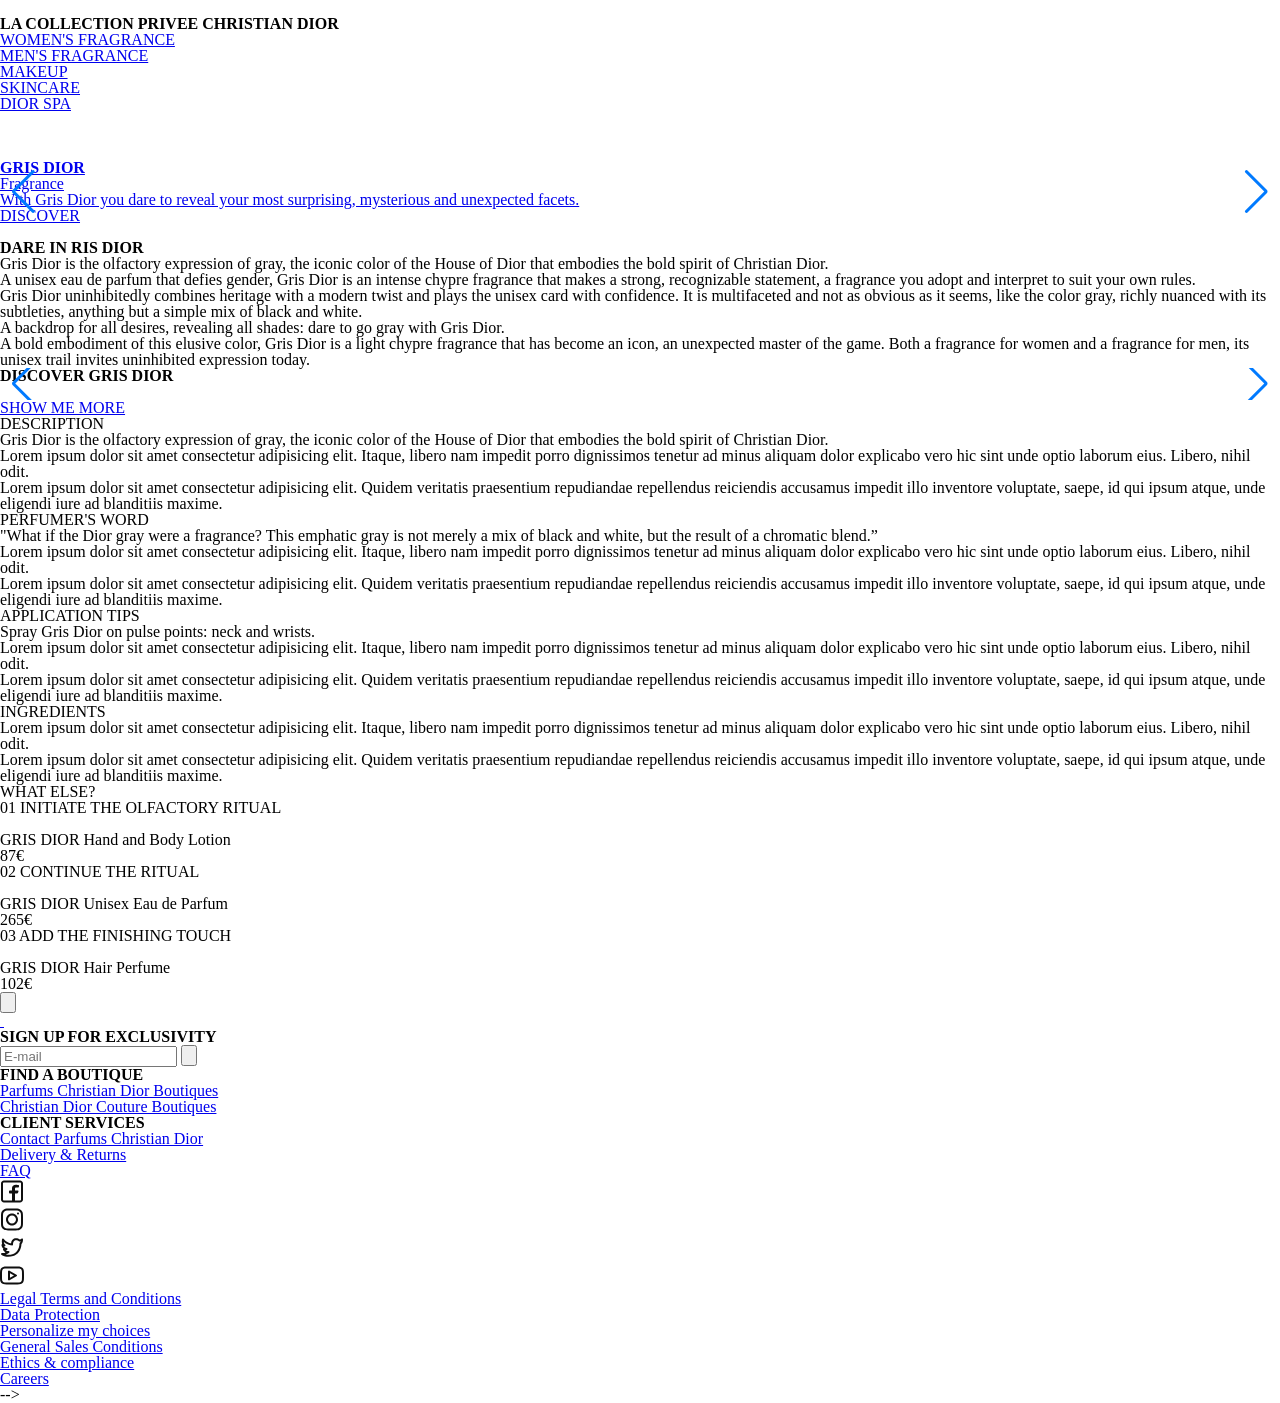
==== index.html @ 71bba5b8 "Relocate index html" ====
<!DOCTYPE html>
<html lang="en">

<head>
  <meta charset="UTF-8">
  <meta name="viewport" content="width=device-width, initial-scale=1.0">
  <meta http-equiv="X-UA-Compatible" content="ie=edge">
  <title>Document</title>
  <link rel="stylesheet" href="css/reset.css">
  <link rel="stylesheet" href="https://cdn.jsdelivr.net/npm/swiper@11/swiper-bundle.min.css" />
  <link rel="stylesheet" href="css/style.css">
  <link rel="preconnect" href="https://fonts.googleapis.com">
  <link rel="preconnect" href="https://fonts.gstatic.com" crossorigin>
  <link href="https://fonts.googleapis.com/css2?family=Inter:wght@700,400&family=Playfair+Display:ital@0;1&display=swap"
    rel="stylesheet">
</head>

<body>
  <header class="header">
    <div class="container">
      <div class="header__inner">
        <a href="#" class="logo">
          <img src="logo.svg" alt="">
        </a>
        <h3 class="header__title">
          LA COLLECTION PRIVEE CHRISTIAN DIOR
        </h3>
        <nav class="menu">
          <ul class="menu__link">
            <li class="menu__item">
              <a href="#" class="menu__link">
                WOMEN'S FRAGRANCE
              </a>
            </li>
            <li class="menu__item">
              <a href="#" class="menu__link">
                MEN'S FRAGRANCE
              </a>
            </li>
            <li class="menu__item">
              <a href="#" class="menu__link">
                MAKEUP
              </a>
            </li>
            <li class="menu__item">
              <a href="#" class="menu__link">
                SKINCARE
              </a>
            </li>
            <li class="menu__item">
              <a href="#" class="menu__link">
                DIOR SPA
              </a>
            </li>
          </ul>
        </nav>
        <ul class="user__nav">
          <li class="user-nav__item">
            <a href="#" class="user-nav__link">
              <img src="./image1.svg" alt="">
            </a>
          </li>
          <li class="user-nav__item">
            <a href="#" class="user-nav__link">
              <img src="./image2.svg" alt="">
          </li>
        </ul>
      </div>
    </div>
  </header>




  <div class="top__swiper swiper">

    <div class="swiper-wrapper">

      <div class="swiper-slide">
        <div class="top__slide">
          <div class="container">
            <div class="top-slide__inner">
              <img class="top-slide__img" src="./slider-top/slider-1.jpg" alt="">
              <div class="top-slide__content">
                <h1 class="top-slide__title">
                  GRIS DIOR
                </h1>
                <p class="top-slide__subtitle">
                  Fragrance
                </p>
                <p class="top-slide__text">
                  With Gris Dior you dare to reveal your most surprising, mysterious and unexpected facets.
                </p>
                <a href="#" class="top-slide__btn button">DISCOVER</a>
              </div>
              <img src="./slider-top/slider-2.jpg" alt="">
            </div>
          </div>
        </div>
      </div>
      <div class="swiper-slide">
        <div class="top-slide" style=" background-image: url(./slider-top/slider-bg-1.jpg);">
          <div class="container">
            <div class="top-slide__inner">
              <a href="#" class="top-slide__btn button">YOUR NEW EXPERIENCE</a>

            </div>
          </div>
        </div>

      </div>
      <div class="swiper-slide">
        <div class="top-slide" style=" background-image: url(./slider-top/slider-bg-2.jpg);">
          <div class="container">
            <div class="top-slide__inner">
              <a href="#" class="top-slide__btn button">YOUR NEW EXPERIENCE</a>

            </div>
          </div>
        </div>

      </div>

      <div class="container container-arrow">
        <div class="swiper-button-prev">
          <img src="./arrow-left.svg" alt="">
        </div>
        <div class="swiper-button-next">
          <img src="./arrow-right.svg" alt="">
        </div>

      </div>

    </div>
    <!-- <!--   -->
    </section>
    <section class="about">
      <div class="container">
        <div class="about__inner">
          <h2 class="about__title">
            DARE IN RIS DIOR
          </h2>
          <div class="about__textbox">
            <div class="about__text">
              <p>
                Gris Dior is the olfactory expression of gray, the iconic color of the House of Dior that embodies the
                bold spirit of Christian Dior.
              </p>
              <p>
                A unisex eau de parfum that defies gender, Gris Dior is an intense chypre fragrance that makes a strong,
                recognizable statement, a fragrance you adopt and interpret to suit your own rules.
              </p>
              <p>
                Gris Dior uninhibitedly combines heritage with a modern twist and plays the unisex card with confidence.
                It is multifaceted and not as obvious as it seems, like the color gray, richly nuanced with its
                subtleties, anything but a simple mix of black and white.
              </p>
            </div>
            <div class="about__text about__text--bold">
              <p>
                A backdrop for all desires, revealing all shades: dare to go gray with Gris Dior.
              </p>
              <p>
                A bold embodiment of this elusive color, Gris Dior is a light chypre fragrance that has become an icon,
                an
                unexpected master of the game. Both a fragrance for women and a fragrance for men, its unisex trail
                invites uninhibited expression today.
              </p>
            </div>
          </div>

          <div class="about__slider swiper">

            <div class="swiper-wrapper">
              <div class="swiper-slide">
                <div class="about__item">
                  <h4 class="about__item-title">
                    DISCOVER GRIS DIOR
                  </h4>
                  <img src="images/about-slider1.jpg" alt="">
                </div>
              </div>
              <div class="swiper-slide">
                <div class="about__item">
                  <h4 class="about__item-title">
                    DARE TO RISK IT
                  </h4>
                  <img src="images/about-slider2.jpg" alt="">
                </div>
              </div>
              <div class="swiper-slide">
                <div class="about__item">
                  <h4 class="about__item-title">
                    FEEL THE FLAVOUR
                  </h4>
                  <img src="images/about-slider3.jpg" alt="">
                </div>
              </div>
              <div class="swiper-slide">
                <div class="about__item">
                  <h4 class="about__item-title">
                    DISCOVER GRIS DIOR
                  </h4>
                  <img src="images/about-slider4.jpg" alt="">
                </div>
              </div>
              <div class="swiper-slide">
                <div class="about__item">
                  <h4 class="about__item-title">
                    DARE TO RISK IT
                  </h4>
                  <img src="images/about-slider2.jpg" alt="">
                </div>
              </div>
              <div class="swiper-slide">
                <div class="about__item">
                  <h4 class="about__item-title">
                    FEEL THE FLAVOUR
                  </h4>
                  <img src="images/about-slider3.jpg" alt="">
                </div>
              </div>

            </div>

            <div class="container-arrow about__arrow">
              <div class="swiper-button-prev">
                <img src="./arrow-left.svg" alt="">
              </div>
              <div class="swiper-button-next">
                <img src="./arrow-right.svg" alt="">
              </div>

            </div>
          </div>
          <a href="#" class="about__btn button">
            SHOW ME MORE
          </a>
        </div>
      </div>
    </section>
    <div class="accordeon">
      <div class="container">
        <div class="accordeon__inner">
          <div class="accordeon__item">
            <div class="accordeon__triger">
              <p class="accordeon__triger-title">
                DESCRIPTION
              </p>
              <p class="accordeon__triger-text">
                Gris Dior is the olfactory expression of gray, the iconic color of the House of Dior that embodies the
                bold spirit of Christian Dior.
              </p>
            </div>
            <div class="accordeon__content">
              <p>
                Lorem ipsum dolor sit amet consectetur adipisicing elit. Itaque, libero nam impedit porro dignissimos
                tenetur ad minus aliquam dolor explicabo vero hic sint unde optio laborum eius. Libero, nihil odit.
              </p>
              <p>
                Lorem ipsum dolor sit amet consectetur adipisicing elit. Quidem veritatis praesentium repudiandae
                repellendus reiciendis accusamus impedit illo inventore voluptate, saepe, id qui ipsum atque, unde
                eligendi iure ad blanditiis maxime.
              </p>
            </div>
          </div>
          <div class="accordeon__item">
            <div class="accordeon__triger">
              <p class="accordeon__triger-title">
                PERFUMER'S WORD
              </p>
              <p class="accordeon__triger-text">
                "What if the Dior gray were a fragrance? This emphatic gray is not merely a mix of black and white, but
                the result of a chromatic blend.”
              </p>
            </div>
            <div class="accordeon__content">
              <p>
                Lorem ipsum dolor sit amet consectetur adipisicing elit. Itaque, libero nam impedit porro dignissimos
                tenetur ad minus aliquam dolor explicabo vero hic sint unde optio laborum eius. Libero, nihil odit.
              </p>
              <p>
                Lorem ipsum dolor sit amet consectetur adipisicing elit. Quidem veritatis praesentium repudiandae
                repellendus reiciendis accusamus impedit illo inventore voluptate, saepe, id qui ipsum atque, unde
                eligendi iure ad blanditiis maxime.
              </p>
            </div>
          </div>
          <div class="accordeon__item accordeon__item--active">
            <div class="accordeon__triger">
              <p class="accordeon__triger-title">
                APPLICATION TIPS
              </p>
              <p class="accordeon__triger-text">
                Spray Gris Dior on pulse points: neck and wrists.
              </p>
            </div>
            <div class="accordeon__content">
              <p>
                Lorem ipsum dolor sit amet consectetur adipisicing elit. Itaque, libero nam impedit porro dignissimos
                tenetur ad minus aliquam dolor explicabo vero hic sint unde optio laborum eius. Libero, nihil odit.
              </p>
              <p>
                Lorem ipsum dolor sit amet consectetur adipisicing elit. Quidem veritatis praesentium repudiandae
                repellendus reiciendis accusamus impedit illo inventore voluptate, saepe, id qui ipsum atque, unde
                eligendi iure ad blanditiis maxime.
              </p>
            </div>
          </div>
          <div class="accordeon__item">
            <div class="accordeon__triger">
              <p class="accordeon__triger-title">
                INGREDIENTS
              </p>
              <p class="accordeon__triger-text"></p>
            </div>
            <div class="accordeon__content">
              <p>
                Lorem ipsum dolor sit amet consectetur adipisicing elit. Itaque, libero nam impedit porro dignissimos
                tenetur ad minus aliquam dolor explicabo vero hic sint unde optio laborum eius. Libero, nihil odit.
              </p>
              <p>
                Lorem ipsum dolor sit amet consectetur adipisicing elit. Quidem veritatis praesentium repudiandae
                repellendus reiciendis accusamus impedit illo inventore voluptate, saepe, id qui ipsum atque, unde
                eligendi iure ad blanditiis maxime.
              </p>
            </div>
          </div>

        </div>
      </div>
    </div>
    <div class="products">
      <div class="container">
        <div class="products__inner">
          <p class="products__title">
            WHAT ELSE?
          </p>
          <div class="products__items">
            <div class="products__item">
              <p class="products__item-step">
                01 INITIATE THE OLFACTORY RITUAL
              </p>
              <img class="products__item-img" src="./products-1.jpg" alt="">
              <p class="products__item-name">
                <span>GRIS DIOR</span>
                Hand and Body Lotion
              </p>
              <p class="products__item-price">
                87€
              </p>
            </div>
            <div class="products__item">
              <p class="products__item-step">
                02 CONTINUE THE RITUAL
              </p>
              <img class="products__item-img" src="./products-2.jpg" alt="">
              <p class="products__item-name">
                <span>GRIS DIOR</span>
                Unisex Eau de Parfum
              </p>
              <p class="products__item-price">
                265€
              </p>
            </div>
            <div class="products__item">
              <p class="products__item-step">
                03 ADD THE FINISHING TOUCH
              </p>
              <img class="products__item-img" src="./products-3.jpg" alt="">
              <p class="products__item-name">
                <span>GRIS DIOR</span>
                Hair Perfume
              </p>
              <p class="products__item-price">
                102€
              </p>
            </div>
          </div>
        </div>
      </div>
    </div>
    <div class="video">
      <div class="container">
        <div class="video__box">
          <button class="video__btn">
            <img src="images/btn.svg" alt="">
          </button>
        </div>
      </div>
    </div>

    <footer class="footer">
      <div class="container">
        <div class="footer__top">
          <a href="#" class="footer__logo">
            <img src="logo.svg" alt="">
          </a>
          <img src="images/footer-decor.jpg" alt="" class="footer__img">
          <div class="footer__items">
            <div class="footer__item">
              <h5 class="footer__item-title">
                SIGN UP FOR EXCLUSIVITY
              </h5>
              <form class="footer__items-form" action="">
                <input class="footer__item-input" type="email" placeholder="E-mail">
                <button class="footer__item-btn" type="submit">
                  <img src="arrow-right.svg" alt="">
                </button>
              </form>
            </div>
            <div class="footer__item">
              <div class="footer__item-title">
                <h5 class="footer__item-title">
                  FIND A BOUTIQUE
                </h5>
                <ul class="footer__item-list">
                  <li>
                    <a href="#" class="footer__item-link">Parfums Christian Dior Boutiques </a>

                  </li>

                  <li>
                    <a href="#" class="footer__item-link">Christian Dior Couture Boutiques</a>

                  </li>


                </ul>

              </div>
            </div>

            <div class="footer__item">
              <div class="footer__item-title">
                <h5 class="footer__item-title">
                  CLIENT SERVICES
                </h5>
                <ul class="footer__items-list" action="">
                  <li>
                    <a href="#" class="footer__item-link">Contact Parfums Christian Dior</a>

                  </li>
                  <li>
                    <a href="#" class="footer__item-link">Delivery & Returns</a>

                  </li>

                  <li>
                    <a href="#" class="footer__item-link">FAQ</a>

                  </li>
                </ul>

              </div>

            </div>

          </div>
          <ul class="footer__social-list">
            <li class="footer__social-item">
              <a href="#" class="footer__social-link">
                <svg width="24" height="25" viewBox="0 0 24 25" fill="none" xmlns="http://www.w3.org/2000/svg">
                  <path fill-rule="evenodd" clip-rule="evenodd"
                    d="M20 1.5C21.6569 1.5 23 2.84315 23 4.5V20.5C23 22.1569 21.6569 23.5 20 23.5H4C2.34315 23.5 1 22.1569 1 20.5V4.5C1 2.84315 2.34315 1.5 4 1.5H20ZM20 3.5C20.5523 3.5 21 3.94772 21 4.5V20.5C21 21.0523 20.5523 21.5 20 21.5H15V14.4999H17.0762C17.5066 14.4999 17.8887 14.2245 18.0249 13.8161L18.4679 12.4871C18.6298 12.0014 18.2683 11.4999 17.7564 11.4999H15V9.49992C15 8.99992 15.5 8.49992 16 8.49992H18C18.5523 8.49992 19 8.0522 19 7.49992V6.81393C19 6.49091 18.7937 6.2013 18.4813 6.11887C17.1705 5.77295 16 5.77295 16 5.77295C13.5 5.77295 12 7.49992 12 8.99992V11.4999H10C9.44772 11.4999 9 11.9476 9 12.4999V13.4999C9 14.0522 9.44771 14.4999 10 14.4999H12V21.5H4C3.44772 21.5 3 21.0523 3 20.5V4.5C3 3.94772 3.44772 3.5 4 3.5H20Z"
                    fill="#0F0F0F" />
                </svg>
              </a>
            </li>
            <li class="footer__social-item">
              <a href="#" class="footer__social-link">
                <svg width="24" height="25" viewBox="0 0 24 25" fill="none" xmlns="http://www.w3.org/2000/svg">
                  <path fill-rule="evenodd" clip-rule="evenodd"
                    d="M12 18.5C15.3137 18.5 18 15.8137 18 12.5C18 9.18629 15.3137 6.5 12 6.5C8.68629 6.5 6 9.18629 6 12.5C6 15.8137 8.68629 18.5 12 18.5ZM12 16.5C14.2091 16.5 16 14.7091 16 12.5C16 10.2909 14.2091 8.5 12 8.5C9.79086 8.5 8 10.2909 8 12.5C8 14.7091 9.79086 16.5 12 16.5Z"
                    fill="#0F0F0F" />
                  <path
                    d="M18 5.5C17.4477 5.5 17 5.94772 17 6.5C17 7.05228 17.4477 7.5 18 7.5C18.5523 7.5 19 7.05228 19 6.5C19 5.94772 18.5523 5.5 18 5.5Z"
                    fill="#0F0F0F" />
                  <path fill-rule="evenodd" clip-rule="evenodd"
                    d="M1.65396 4.77606C1 6.05953 1 7.73969 1 11.1V13.9C1 17.2603 1 18.9405 1.65396 20.2239C2.2292 21.3529 3.14708 22.2708 4.27606 22.846C5.55953 23.5 7.23969 23.5 10.6 23.5H13.4C16.7603 23.5 18.4405 23.5 19.7239 22.846C20.8529 22.2708 21.7708 21.3529 22.346 20.2239C23 18.9405 23 17.2603 23 13.9V11.1C23 7.73969 23 6.05953 22.346 4.77606C21.7708 3.64708 20.8529 2.7292 19.7239 2.15396C18.4405 1.5 16.7603 1.5 13.4 1.5H10.6C7.23969 1.5 5.55953 1.5 4.27606 2.15396C3.14708 2.7292 2.2292 3.64708 1.65396 4.77606ZM13.4 3.5H10.6C8.88684 3.5 7.72225 3.50156 6.82208 3.5751C5.94524 3.64674 5.49684 3.77659 5.18404 3.93597C4.43139 4.31947 3.81947 4.93139 3.43597 5.68404C3.27659 5.99684 3.14674 6.44524 3.0751 7.32208C3.00156 8.22225 3 9.38684 3 11.1V13.9C3 15.6132 3.00156 16.7777 3.0751 17.6779C3.14674 18.5548 3.27659 19.0032 3.43597 19.316C3.81947 20.0686 4.43139 20.6805 5.18404 21.064C5.49684 21.2234 5.94524 21.3533 6.82208 21.4249C7.72225 21.4984 8.88684 21.5 10.6 21.5H13.4C15.1132 21.5 16.2777 21.4984 17.1779 21.4249C18.0548 21.3533 18.5032 21.2234 18.816 21.064C19.5686 20.6805 20.1805 20.0686 20.564 19.316C20.7234 19.0032 20.8533 18.5548 20.9249 17.6779C20.9984 16.7777 21 15.6132 21 13.9V11.1C21 9.38684 20.9984 8.22225 20.9249 7.32208C20.8533 6.44524 20.7234 5.99684 20.564 5.68404C20.1805 4.93139 19.5686 4.31947 18.816 3.93597C18.5032 3.77659 18.0548 3.64674 17.1779 3.5751C16.2777 3.50156 15.1132 3.5 13.4 3.5Z"
                    fill="#0F0F0F" />
                </svg>
              </a>
            </li>
            <li class="footer__social-item">
              <a href="#" class="footer__social-link">
                <svg width="24" height="25" viewBox="0 0 24 25" fill="none" xmlns="http://www.w3.org/2000/svg">
                  <path fill-rule="evenodd" clip-rule="evenodd"
                    d="M19.7829 4.41849C20.1314 4.3359 20.3744 4.25469 20.5735 4.16939C20.8525 4.04985 21.0839 3.90665 21.4493 3.66548C21.7564 3.4628 22.15 3.44515 22.474 3.61953C22.798 3.79391 23.0001 4.13214 23.0001 4.5001C23.0001 5.58104 22.8655 6.46697 22.5536 7.24665C22.2912 7.90245 21.9227 8.43511 21.4818 8.91992C21.2955 12.2831 20.322 14.9241 18.8337 16.9251C17.2912 18.999 15.2387 20.3271 13.0752 21.0708C10.918 21.8123 8.6387 21.978 6.59678 21.727C4.56824 21.4776 2.69312 20.806 1.38613 19.7894C1.0282 19.511 0.902389 19.0267 1.07959 18.6093C1.25678 18.1919 1.69264 17.946 2.14152 18.0101C3.42748 18.1939 4.66538 17.9015 5.68327 17.4834C5.48289 17.3744 5.29396 17.2564 5.11836 17.1349C4.19082 16.4927 3.44248 15.621 3.10564 14.9474C2.96626 14.6686 2.96482 14.3408 3.10175 14.0608C3.17239 13.9164 3.27569 13.7932 3.40111 13.6994C2.04685 12.5817 1.50007 11.0358 1.50007 10.0001C1.50007 9.69216 1.64194 9.4014 1.88467 9.21189C1.98672 9.13221 2.10182 9.07417 2.22316 9.03921C2.12182 8.74246 2.04318 8.44266 1.98323 8.15241C1.71747 6.86554 1.74106 5.41308 2.02992 4.25757C2.12877 3.86216 2.45772 3.5663 2.86136 3.50977C3.26501 3.45323 3.66257 3.64734 3.86625 4.00038C4.94376 5.86806 6.93123 7.00968 8.78094 7.68592C9.65057 8.00386 10.4561 8.20646 11.0597 8.33103C11.19 7.11043 11.5309 6.10384 12.0539 5.30435C12.744 4.24956 13.7065 3.62549 14.7402 3.34722C16.5228 2.86732 18.5009 3.41407 19.7829 4.41849ZM10.7485 10.3087C10.0634 10.1711 9.12179 9.94001 8.0942 9.56432C6.73698 9.06813 5.16096 8.29442 3.84079 7.09595C3.86442 7.3165 3.89797 7.53516 3.9419 7.7479C4.16315 8.81924 4.57427 9.41923 4.94728 9.60574C5.40349 9.83384 5.61492 10.3687 5.43795 10.8471C5.19835 11.4948 4.56817 11.548 3.99558 11.4048C4.45611 12.0953 5.28385 12.7837 6.66447 13.0138C7.14065 13.0931 7.49215 13.5014 7.49994 13.984C7.50772 14.4667 7.16956 14.8861 6.69618 14.9807L5.82572 15.1548C5.95888 15.2706 6.10307 15.3841 6.25678 15.4905C6.95369 15.973 7.65344 16.181 8.25753 16.03C8.70998 15.9169 9.18054 16.1316 9.3917 16.5474C9.60286 16.9632 9.49853 17.4698 9.14025 17.7684C8.49633 18.3044 7.74432 18.7344 6.99065 19.0914C6.63683 19.259 6.24142 19.4244 5.81197 19.57C6.14226 19.6404 6.48593 19.6983 6.84086 19.7419C8.61143 19.9596 10.5822 19.8129 12.425 19.1794C14.2615 18.5482 15.9591 17.4388 17.229 15.7315C18.4972 14.0265 19.3821 11.6669 19.5008 8.46315C19.5101 8.21091 19.6145 7.97154 19.793 7.79306C20.2427 7.34341 20.6142 6.82802 20.797 6.21455C20.4771 6.31427 20.1169 6.40059 19.6879 6.48261C19.3624 6.54483 19.0273 6.44181 18.793 6.20751C18.0285 5.44299 16.5165 4.94023 15.2601 5.27846C14.6687 5.43765 14.1312 5.78228 13.7276 6.3993C13.3154 7.02928 13.0001 8.01069 13.0001 9.50015C13.0001 9.78312 12.8802 10.0528 12.6702 10.2425C12.1722 10.692 11.3341 10.4263 10.7485 10.3087Z"
                    fill="#0F0F0F" />
                </svg>
              </a>
            </li>
            <li class="footer__social-item">
              <a href="#" class="footer__social-link">
                <svg width="24" height="25" viewBox="0 0 24 25" fill="none" xmlns="http://www.w3.org/2000/svg">
                  <path fill-rule="evenodd" clip-rule="evenodd"
                    d="M9.49614 7.63176C9.18664 7.4549 8.80639 7.45617 8.49807 7.63509C8.18976 7.81401 8 8.14353 8 8.5V16.5C8 16.8565 8.18976 17.186 8.49807 17.3649C8.80639 17.5438 9.18664 17.5451 9.49614 17.3682L16.4961 13.3682C16.8077 13.1902 17 12.8589 17 12.5C17 12.1411 16.8077 11.8098 16.4961 11.6318L9.49614 7.63176ZM13.9844 12.5L10 14.7768V10.2232L13.9844 12.5Z"
                    fill="#0F0F0F" />
                  <path fill-rule="evenodd" clip-rule="evenodd"
                    d="M0 12.5C0 8.75027 0 6.8754 0.954915 5.56107C1.26331 5.1366 1.6366 4.76331 2.06107 4.45491C3.3754 3.5 5.25027 3.5 9 3.5H15C18.7497 3.5 20.6246 3.5 21.9389 4.45491C22.3634 4.76331 22.7367 5.1366 23.0451 5.56107C24 6.8754 24 8.75027 24 12.5C24 16.2497 24 18.1246 23.0451 19.4389C22.7367 19.8634 22.3634 20.2367 21.9389 20.5451C20.6246 21.5 18.7497 21.5 15 21.5H9C5.25027 21.5 3.3754 21.5 2.06107 20.5451C1.6366 20.2367 1.26331 19.8634 0.954915 19.4389C0 18.1246 0 16.2497 0 12.5ZM9 5.5H15C16.9194 5.5 18.1983 5.50275 19.1673 5.60773C20.0989 5.70866 20.504 5.88448 20.7634 6.07295C21.018 6.25799 21.242 6.48196 21.4271 6.73664C21.6155 6.99605 21.7913 7.40113 21.8923 8.33269C21.9973 9.30167 22 10.5806 22 12.5C22 14.4194 21.9973 15.6983 21.8923 16.6673C21.7913 17.5989 21.6155 18.004 21.4271 18.2634C21.242 18.518 21.018 18.742 20.7634 18.9271C20.504 19.1155 20.0989 19.2913 19.1673 19.3923C18.1983 19.4973 16.9194 19.5 15 19.5H9C7.08058 19.5 5.80167 19.4973 4.83269 19.3923C3.90113 19.2913 3.49605 19.1155 3.23664 18.9271C2.98196 18.742 2.75799 18.518 2.57295 18.2634C2.38448 18.004 2.20866 17.5989 2.10773 16.6673C2.00275 15.6983 2 14.4194 2 12.5C2 10.5806 2.00275 9.30167 2.10773 8.33269C2.20866 7.40113 2.38448 6.99605 2.57295 6.73664C2.75799 6.48196 2.98196 6.25799 3.23664 6.07295C3.49605 5.88448 3.90113 5.70866 4.83269 5.60773C5.80167 5.50275 7.08058 5.5 9 5.5Z"
                    fill="#0F0F0F" />
                </svg>
              </a>
            </li>
          </ul>
        </div>

        <div class="footer__nav">
          <ul class="footer__nav-list">
            <li class="footer__nav-item">
              <a href="#" class="footer__nav-link">
                Legal Terms and Conditions
              </a>
            </li>
            <li class="footer__nav-item">
              <a href="#" class="footer__nav-link">
                Data Protection
              </a>
            </li>
            <li class="footer__nav-item">
              <a href="#" class="footer__nav-link">
                Personalize my choices
              </a>
            </li>
            <li class="footer__nav-item">
              <a href="#" class="footer__nav-link">
                General Sales Conditions
              </a>
            </li>
            <li class="footer__nav-item">
              <a href="#" class="footer__nav-link">
                Ethics & compliance
              </a>
            </li>
            <li class="footer__nav-item">
              <a href="#" class="footer__nav-link">
                Careers
              </a>
            </li>
          </ul>
        </div>
      </div>
    </footer>
    -->

    <script src="https://cdn.jsdelivr.net/npm/swiper@11/swiper-bundle.min.js"></script>
    <script src="js/main.js"></script>
</body>

</html>
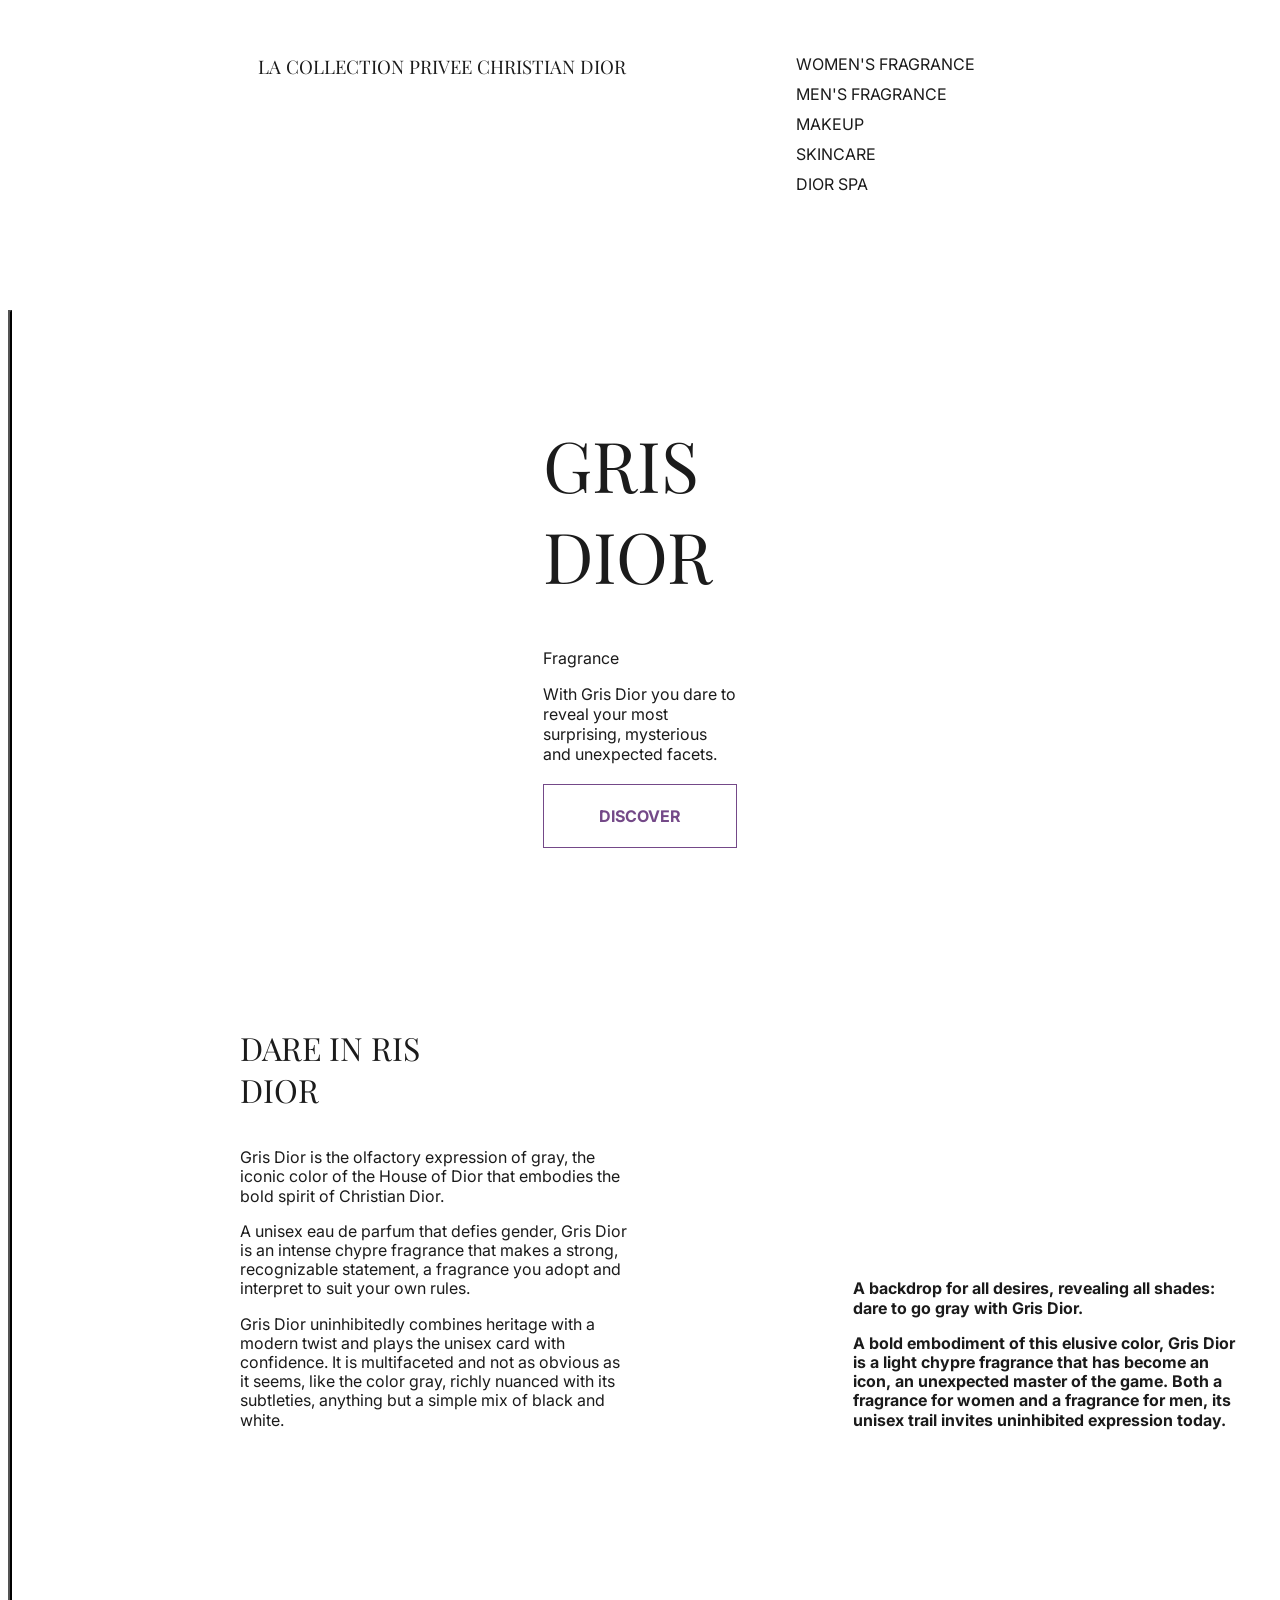
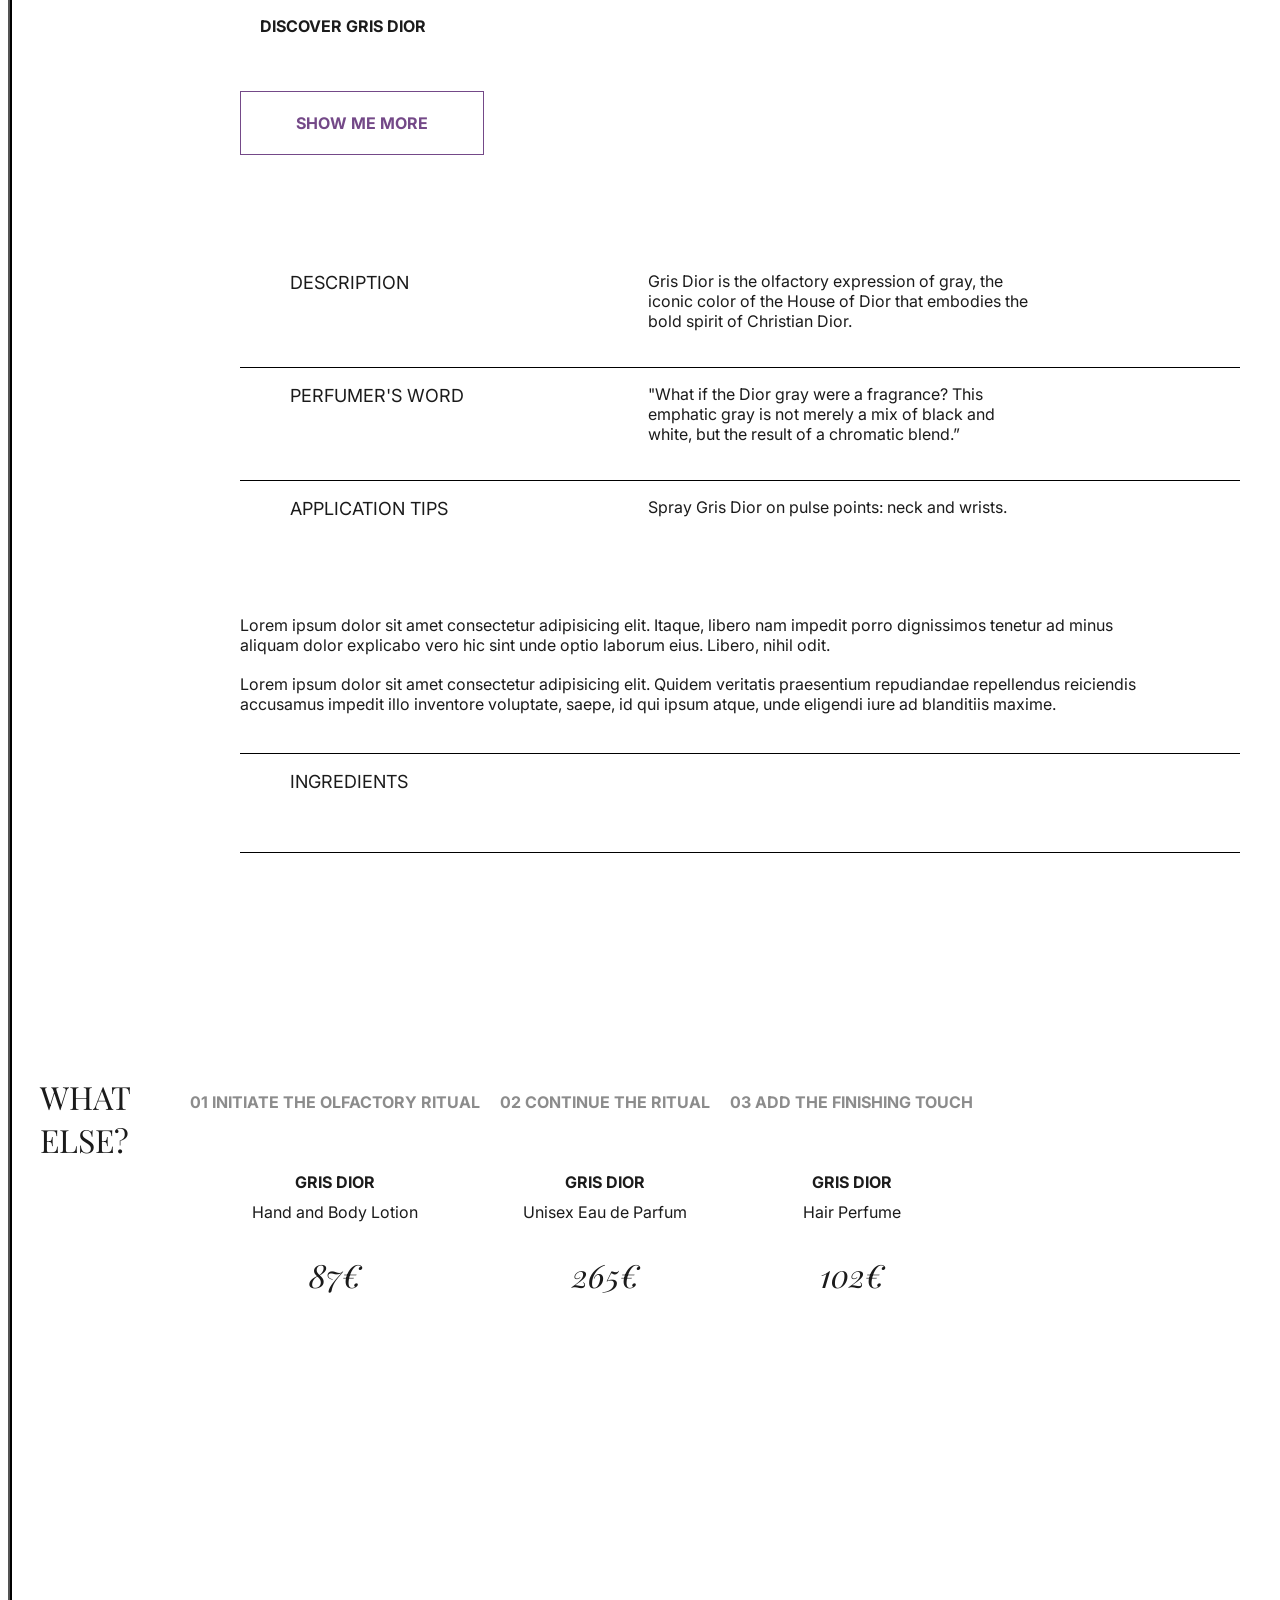
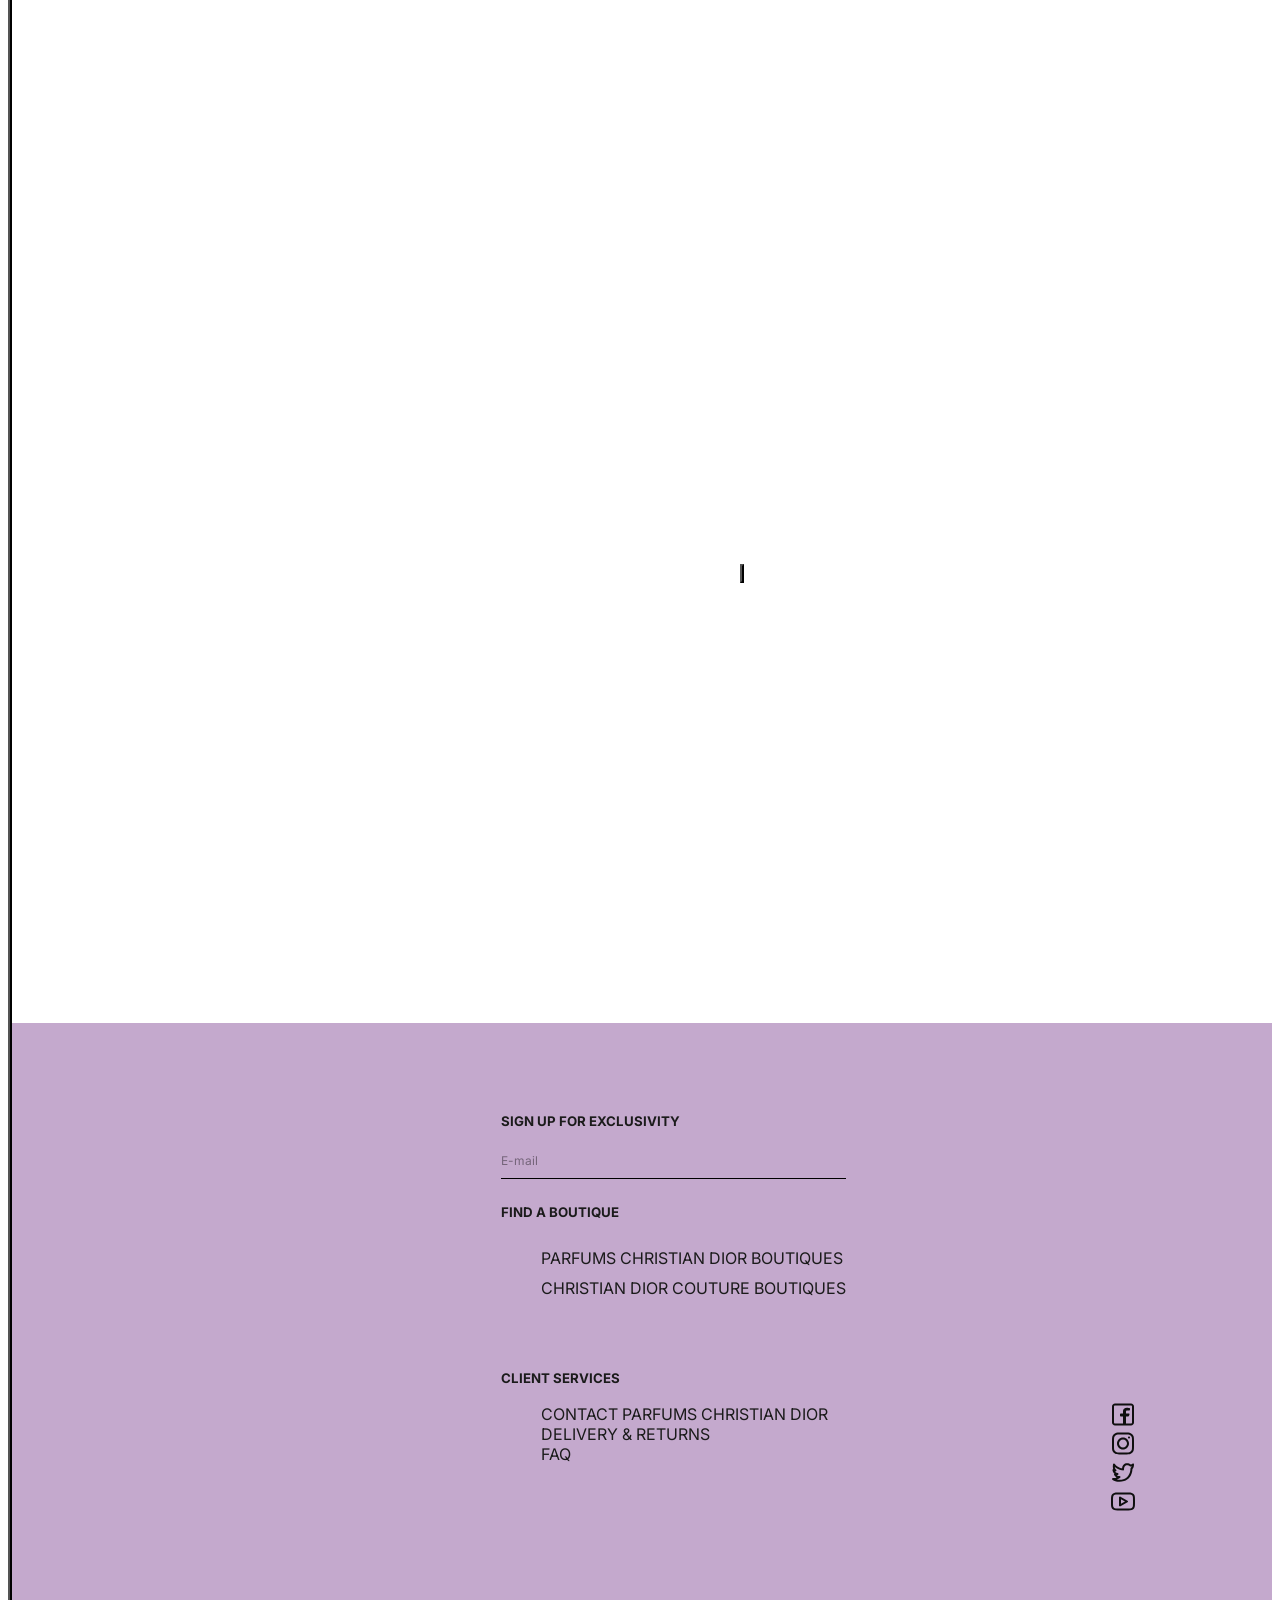
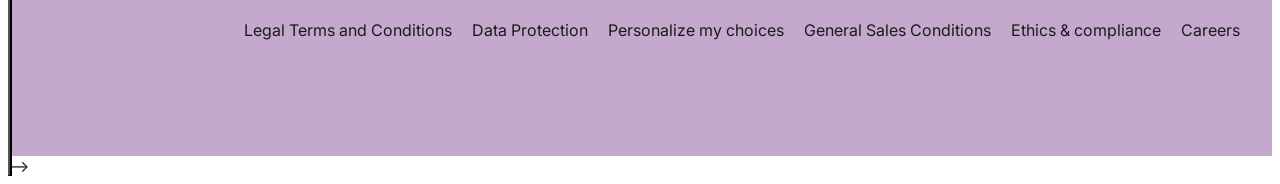
==== commit 19ca2fc6: "neww" ====
--- a/index.html
+++ b/index.html
@@ -8,7 +8,7 @@
   <title>Document</title>
   <link rel="stylesheet" href="css/reset.css">
   <link rel="stylesheet" href="https://cdn.jsdelivr.net/npm/swiper@11/swiper-bundle.min.css" />
-  <link rel="stylesheet" href="css/style.css">
+  <link rel="stylesheet" href="./style.css">
   <link rel="preconnect" href="https://fonts.googleapis.com">
   <link rel="preconnect" href="https://fonts.gstatic.com" crossorigin>
   <link href="https://fonts.googleapis.com/css2?family=Inter:wght@700,400&family=Playfair+Display:ital@0;1&display=swap"
--- a/style.css
+++ b/style.css
@@ -0,0 +1,539 @@
+.playfair-display {
+    font-family: "Playfair Display", serif;
+}
+
+html {
+    box-sizing: border-box;
+}
+
+*,
+*::after,
+*::before {
+    box-sizing: inherit;
+}
+
+a {
+    color: inherit;
+    text-decoration: none;
+}
+
+
+ul{
+    list-style-type: none;
+}
+
+button{
+    background-color: transparent;
+    padding: 0;
+    bottom: 0;
+    cursor: pointer;
+}
+.container {
+    padding: 0 10px;
+    max-width: 1220px;
+    margin: 0 auto;
+}
+
+body {
+    font-family: "Inter", sans-serif;
+    font-weight: 400;
+    font-style: 14px;
+    line-height: 20px;
+    color: #1b1b1b;
+}
+
+.header {
+    margin-bottom: 90px;
+}
+
+.header__inner {
+    display: flex;
+    justify-content: space-between;
+    padding-top: 30px;
+}
+
+.header__title {
+    margin-left: auto;
+    font-weight: 400;
+    text-transform: uppercase;
+    font-family: 'Playfair Display', serif;
+}
+
+.menu {
+    margin-left: 130px;
+    margin-right: 185px;
+
+}
+
+.menu__item {
+    font-style: 12px;
+    margin-bottom: 10px;
+    text-transform: uppercase;
+}
+
+.user__nav {
+    display: flex;
+    gap: 0 20px;
+}
+
+.top {
+    margin-bottom: 100px;
+}
+
+.top-slide {
+
+    background-repeat: no-repeat;
+    background-size: cover;
+    background-position: top center;
+}
+
+.top-slide__inner {
+    display: flex;
+    justify-content: space-between;
+    align-items: center;
+    padding: 0 10px;
+    min-height: 700px;
+
+}
+
+.top-slide__content {
+    flex-basis: 183px;
+    margin-top: -80px;
+}
+
+.top-slide__title {
+    font-family: 'Playfair Display', serif;
+    font-weight: 400;
+    text-transform: uppercase;
+    font-size: 70px;
+    line-height: 1.3;
+}
+
+.top-slide__subtitle {
+    font-style: 24px;
+    margin-bottom: 10px;
+
+}
+
+.top-slide__text {
+    margin-bottom: 20px;
+}
+
+.button {
+    color: #744988;
+    text-transform: uppercase;
+    font-weight: 700;
+    padding: 21px 55px;
+    border: #744988 1px solid;
+    display: inline-block;
+    margin-left: auto;
+    transition: all 0.3s ease;
+}
+
+.button {
+    color: #744988;
+    text-transform: uppercase;
+    font-weight: 700;
+    padding: 21px 55px;
+    border: #744988 1px solid;
+    display: inline-block;
+    transition: all 0.3s ease;
+    
+    
+}
+
+.button:hover {
+    color: #fff;
+    background-color: #744988;
+}
+
+.swiper-button-prev::after,
+.swiper-rtl,
+.swiper-button-next:after {
+    content: none;
+}
+
+.container-arrow {
+    position: relative;
+    padding: 0;
+    max-width: 1200px;
+}
+
+.top .swiper {
+    padding-bottom: 50px;
+}
+
+.swiper-button-next {
+    left: 75px;
+    right: auto;
+}
+
+.about {
+    margin-bottom: 100px;
+    overflow: hidden;
+
+}
+
+.about__inner {
+    padding-left: 200px;
+}
+
+.about__title {
+    font-weight: 400;
+    font-size: 32px;
+    max-width: 185px;
+    font-family: 'Playfair Display', serif;
+    text-transform: uppercase;
+    line-height: 1.34;
+    margin-bottom: 20px;
+}
+
+.about__textbox {
+    margin-bottom: 150px;
+    display: flex;
+    justify-content: space-between;
+    align-items: flex-end;
+}
+
+.about__text {
+    flex-basis: 387px;
+    line-height: 1.2;
+}
+
+.about__text p {
+    margin-bottom: 15px;
+
+}
+
+.about__text--bold {
+    font-weight: 700;
+}
+
+.about__inner-title {
+    margin-bottom: 20px;
+}
+
+.about__slider {
+    width: 1800px;
+    padding-left: 220px;
+    margin-left: -200px;
+    padding-bottom: 20px;
+}
+
+.about__arrow {
+    margin-left: -198px;
+    margin-top: -6px;
+}
+
+.container-arrow .swiper-button-next.swiper-button-disable,
+.swiper-button-prev.swiper-button-disabled {
+    opacity: 1;
+}
+
+
+.accordeon {
+    margin-bottom: 223px;
+}
+
+.accordeon__inner {
+    padding-left: 200px;
+}
+
+.accordeon__item {
+    border-bottom: 1px solid #000;
+    padding: 0 101px 0 0;
+    position: relative;
+}
+
+.accordeon__item::before {
+    content: '';
+    position: absolute;
+    width: 16px;
+    height: 50px;
+    background-image: url(../arrow-down.svg);
+    right: 85px;
+    top: 51px;
+
+}
+
+.accordeon__item:last-child::after {
+    content: '';
+    position: absolute;
+    background-image: url(../accordeon-img.jpg);
+    width: 65px;
+    height: 120px;
+    bottom: -73px;
+    left: 268px;
+}
+
+.accordeon__triger {
+    display: flex;
+    justify-content: space-between;
+    cursor: pointer;
+    padding-left: 50px;
+}
+
+.accordeon__triger-title {
+    text-transform: uppercase;
+    font-size: 18px;
+    flex-basis: 300px;
+    padding-bottom: 42px;
+    top: 20px;
+}
+
+.accordeon__triger-text {
+    flex-basis: 387px;
+    margin-right: 104px;
+    padding-bottom: 20px;
+
+}
+
+.accordeon__content {
+    padding-top: 20px;
+    padding-bottom: 20px;
+    display: none;
+}
+
+.accordeon__item--active .accordeon__content {
+    display: block;
+}
+
+.accordeon__content p {
+    margin-bottom: 19px;
+}
+
+.accordeon__item::before {
+
+    top: 0px;
+}
+
+
+.products {
+    margin-bottom: 150px;
+}
+
+.products__inner {
+    position: relative;
+    min-height: 647px;
+}
+
+.products__title {
+    line-height: 1.34;
+    font-size: 32px;
+    width: 100px;
+    text-transform: uppercase;
+    font-family: 'Playfair Display', serif;
+
+}
+
+.products__items {
+    display: flex;
+    gap: 0 20px;
+    position: absolute;
+    top: 0;
+    left: 150px;
+}
+
+.products__item {
+    text-align: center;
+}
+
+.products__item-step {
+    text-transform: uppercase;
+    font-weight: 700;
+    opacity: 0.5;
+    margin-bottom: 20px;
+}
+
+.products__item-img {
+    margin-bottom: 20px;
+}
+
+
+.products__item-name span {
+    display: block;
+    font-weight: 700;
+    margin-bottom: 10px;
+}
+
+.products__item-price {
+    font-family: 'Playfair Display', serif;
+    line-height: 1.34;
+    font-size: 32px;
+    font-style: italic;
+
+
+}
+
+.video{
+    margin-bottom: 150px;
+}
+
+.video__box{
+    margin-left: auto;
+    max-width: 997px;
+    min-height: 600px;
+    background-image: url(../images/video=bg.jpg);
+    background-repeat: no-repeat;
+    background-position: center center;
+    background-size: cover;
+    display: flex;
+    justify-content: center;
+    align-items: center;
+}
+
+.footer{
+    background-color: #C4a9cd;
+    padding: 66px 0 100px;
+}
+
+.footer__top{
+    margin-bottom: 70px;
+    display: flex;
+    gap: 0 70px;
+    justify-content: space-between;
+}
+
+.footer__logo{
+    margin-right: 10px;
+
+}
+
+.footer__item-title{
+    text-transform: uppercase;
+    margin-bottom: 10px;
+}
+
+.footer__item-form{
+    position: relative;
+}
+
+.footer__item{
+    flex-basis: 387px;
+}
+
+.footer__item-input{
+    width: 100%;
+    display: block;
+    padding: 10px 60px 10px 0;
+    border: none;
+    border-bottom: 1px solid #000;
+    background-color: #C4a9cd;
+    font-family: "Inter", sans-serif;
+    font-weight: 400;
+    font-size: 14px;
+    color: #000;
+
+}
+
+.footer__item-input::placeholder{
+    font-size: 12px;
+    color: #000;
+    opacity: 0.4;
+    font-family: "Inter", sans-serif;
+    font-weight: 400;
+
+}
+
+.footer__item-btn{
+    position: absolute;
+    top: 10px;
+    left: 0;
+}
+
+.footer__item + .footer__item{
+    margin-bottom: 70px;
+}
+
+
+.footer__item-list li{
+    padding-top: 10px;
+}
+
+
+.footer__social-list {
+    left: 10px;
+    align-self: flex-end;
+    margin-right: 105px;
+}
+
+.footer__social-list + .footer__item{
+    margin-top: 20px;
+}
+
+.footer__social-item svg{
+    transition: all .3s;
+}
+
+.footer__social-item svg:hover path{
+    fill: #744988;
+}
+
+.footer__nav-list{
+    margin-left: auto;
+    display: flex;
+    gap: 0 20px;
+}
+
+.footer__nav{
+    display: flex;
+    justify-content: flex-end;
+}
+
+@media(max-width: 992px){
+     .header__title{
+        display: none;
+     }
+
+     .menu{
+        margin-left: 0;
+        margin-right: 0;
+     }
+
+}
+
+
+@media(max-width: 850px){
+    .top-slide__inner{
+        flex-wrap: wrap;
+
+    }
+    .top-slide__img{
+        width: 100%;
+        height: 200px;
+        object-fit: cover;
+    }
+    .top-slide__btn{
+        margin: 50px auto 0;
+    }
+
+}
+
+@media(max-width: 475px){
+    .top-slide__img{
+        display: none;
+    }
+
+    .top-slide__content{
+      flex-basis: 100%;
+      flex-wrap: wrap;
+    }
+}
+
+@media(max-width: 420px){
+    .header__inner{
+        flex-wrap: wrap;
+        align-items: flex-start;   
+    }
+    .logo,
+    .user__nav{
+        order: -1;
+
+
+    }
+    .menu{
+        padding-top: 30px;
+        text-align: right;
+        width: 100%;
+    }
+}
